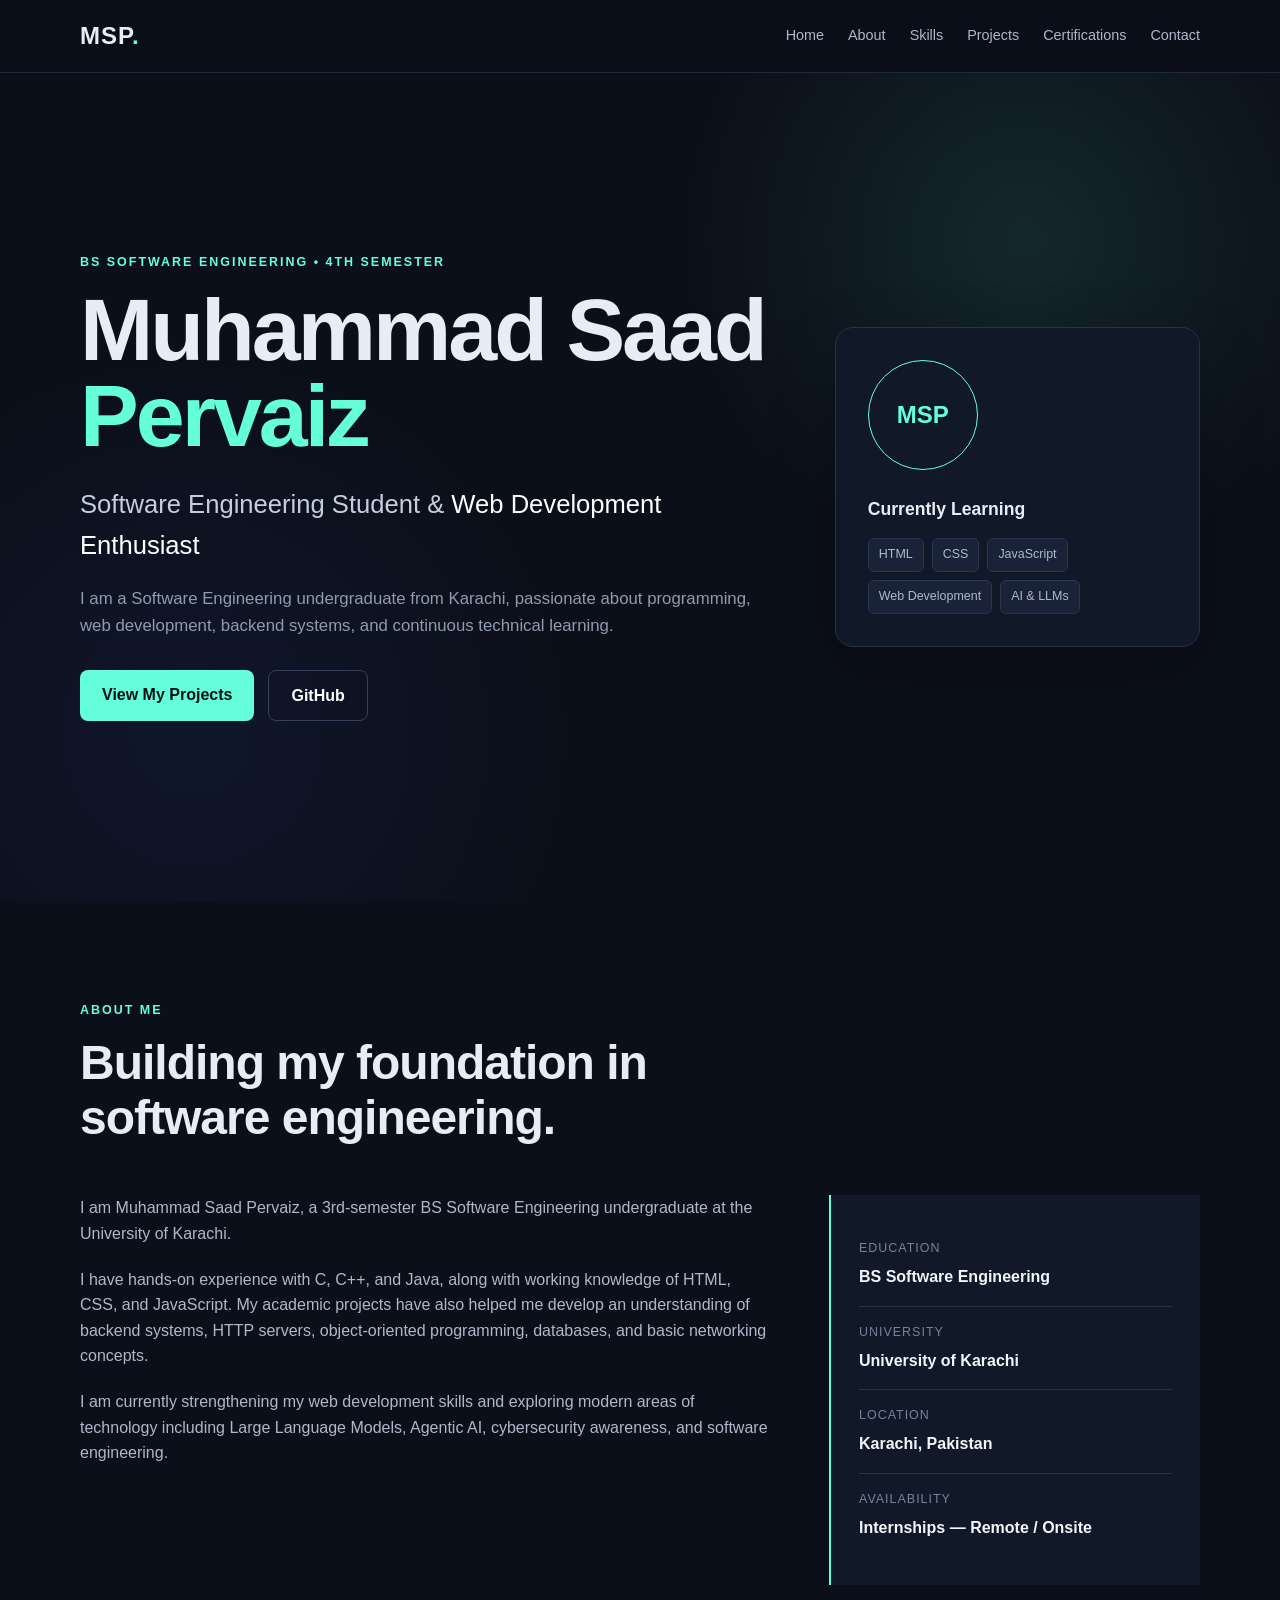
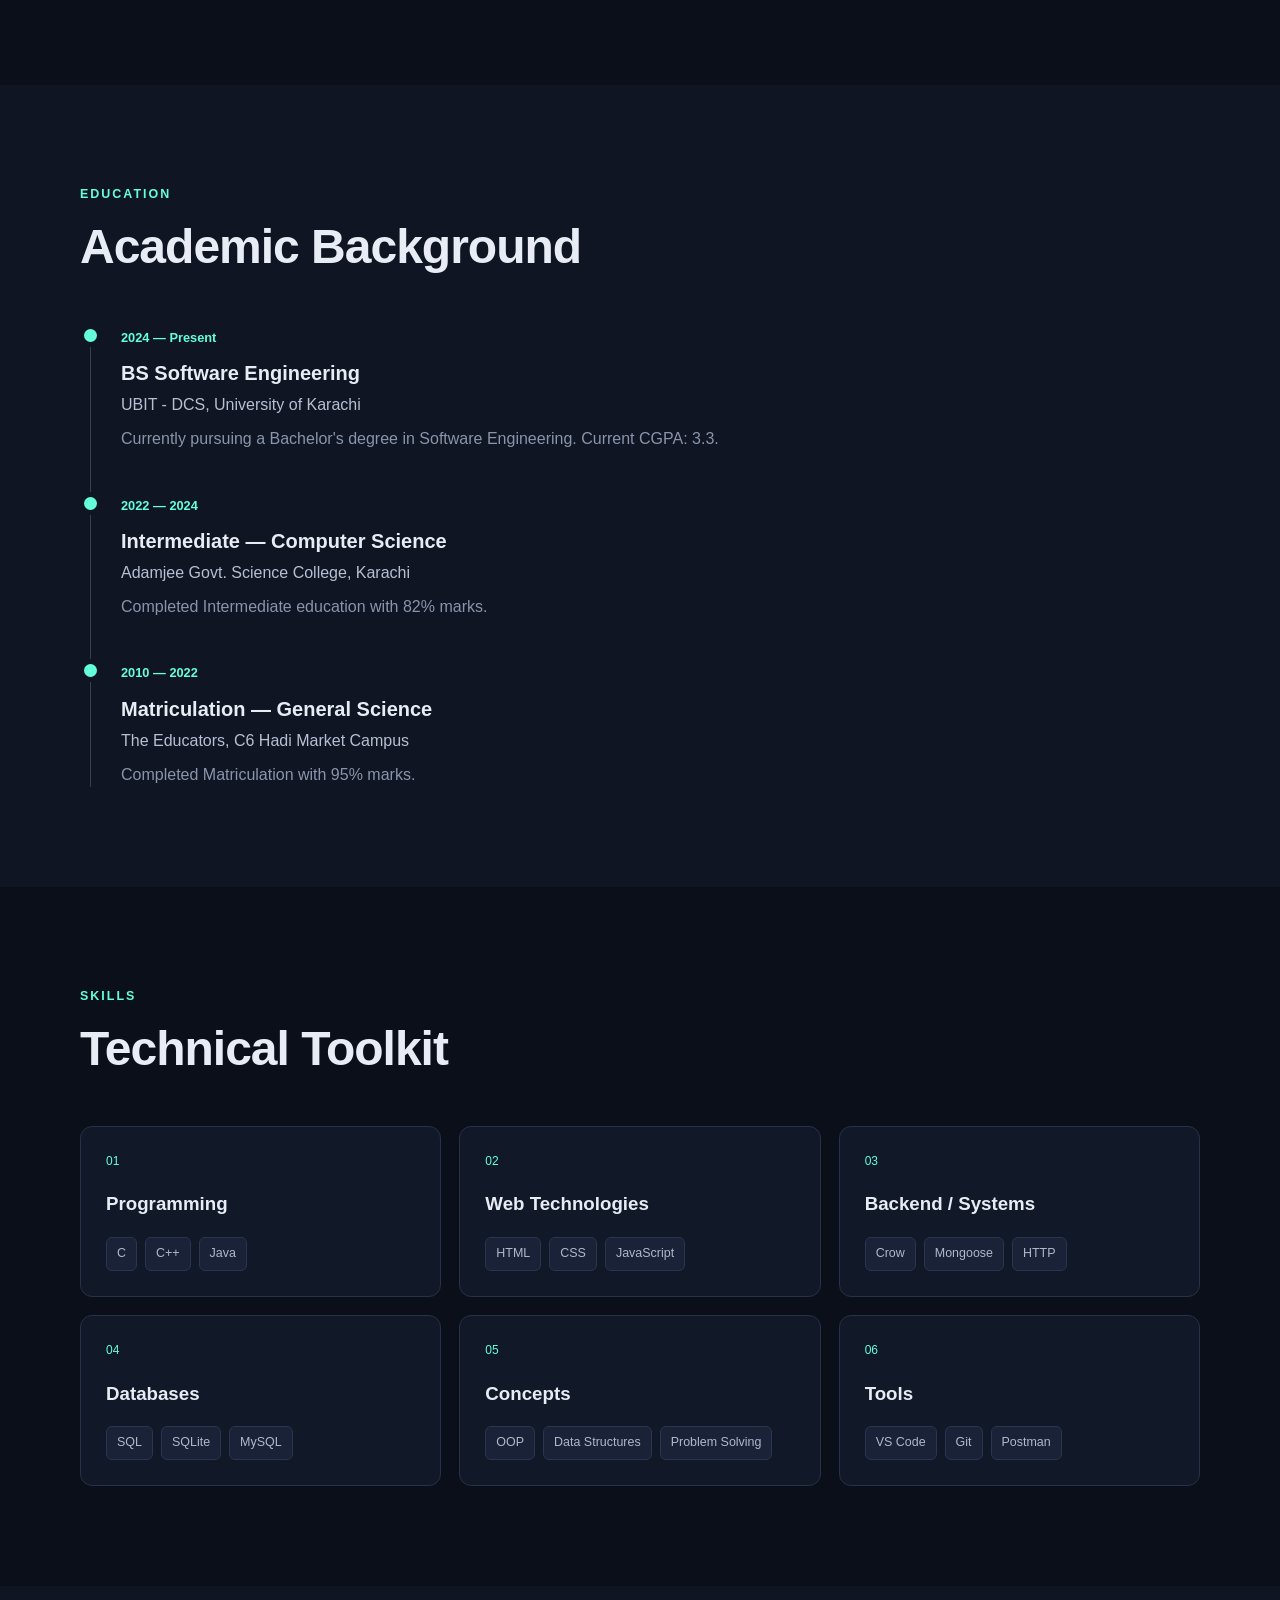
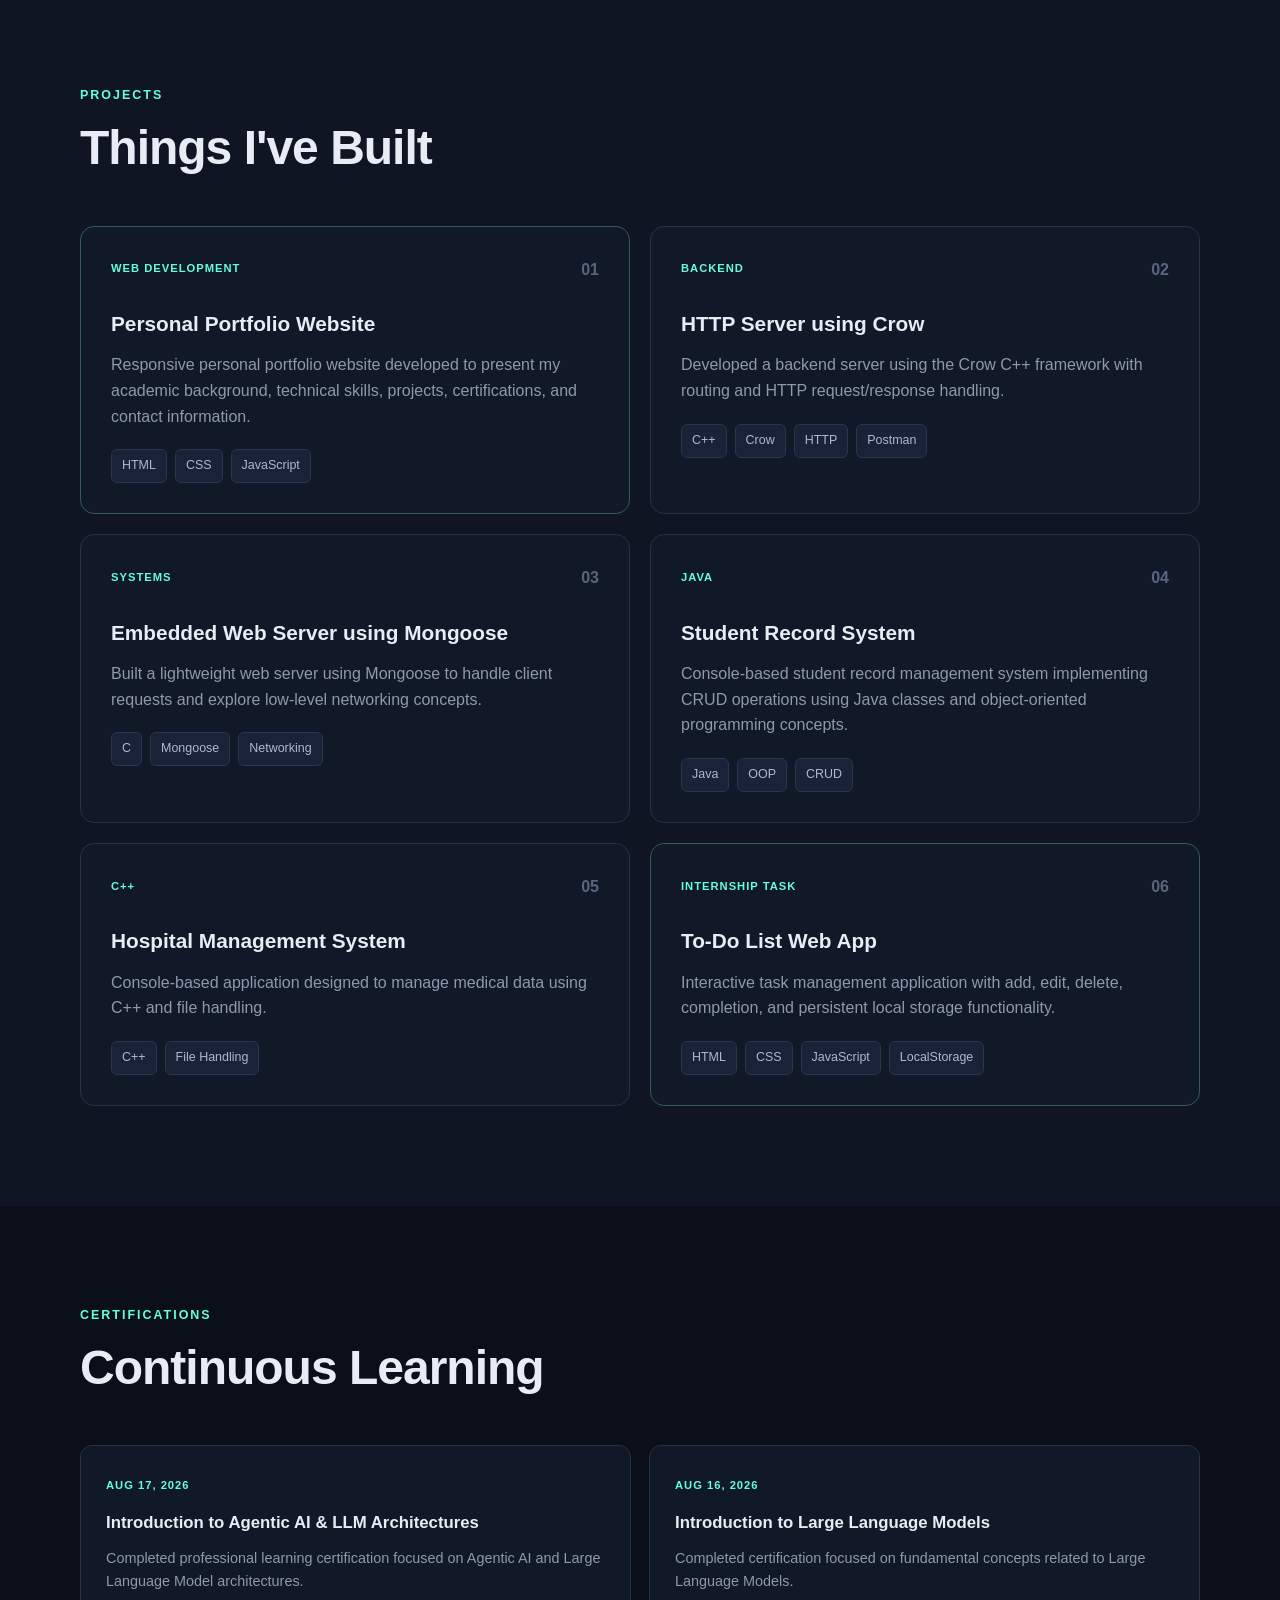
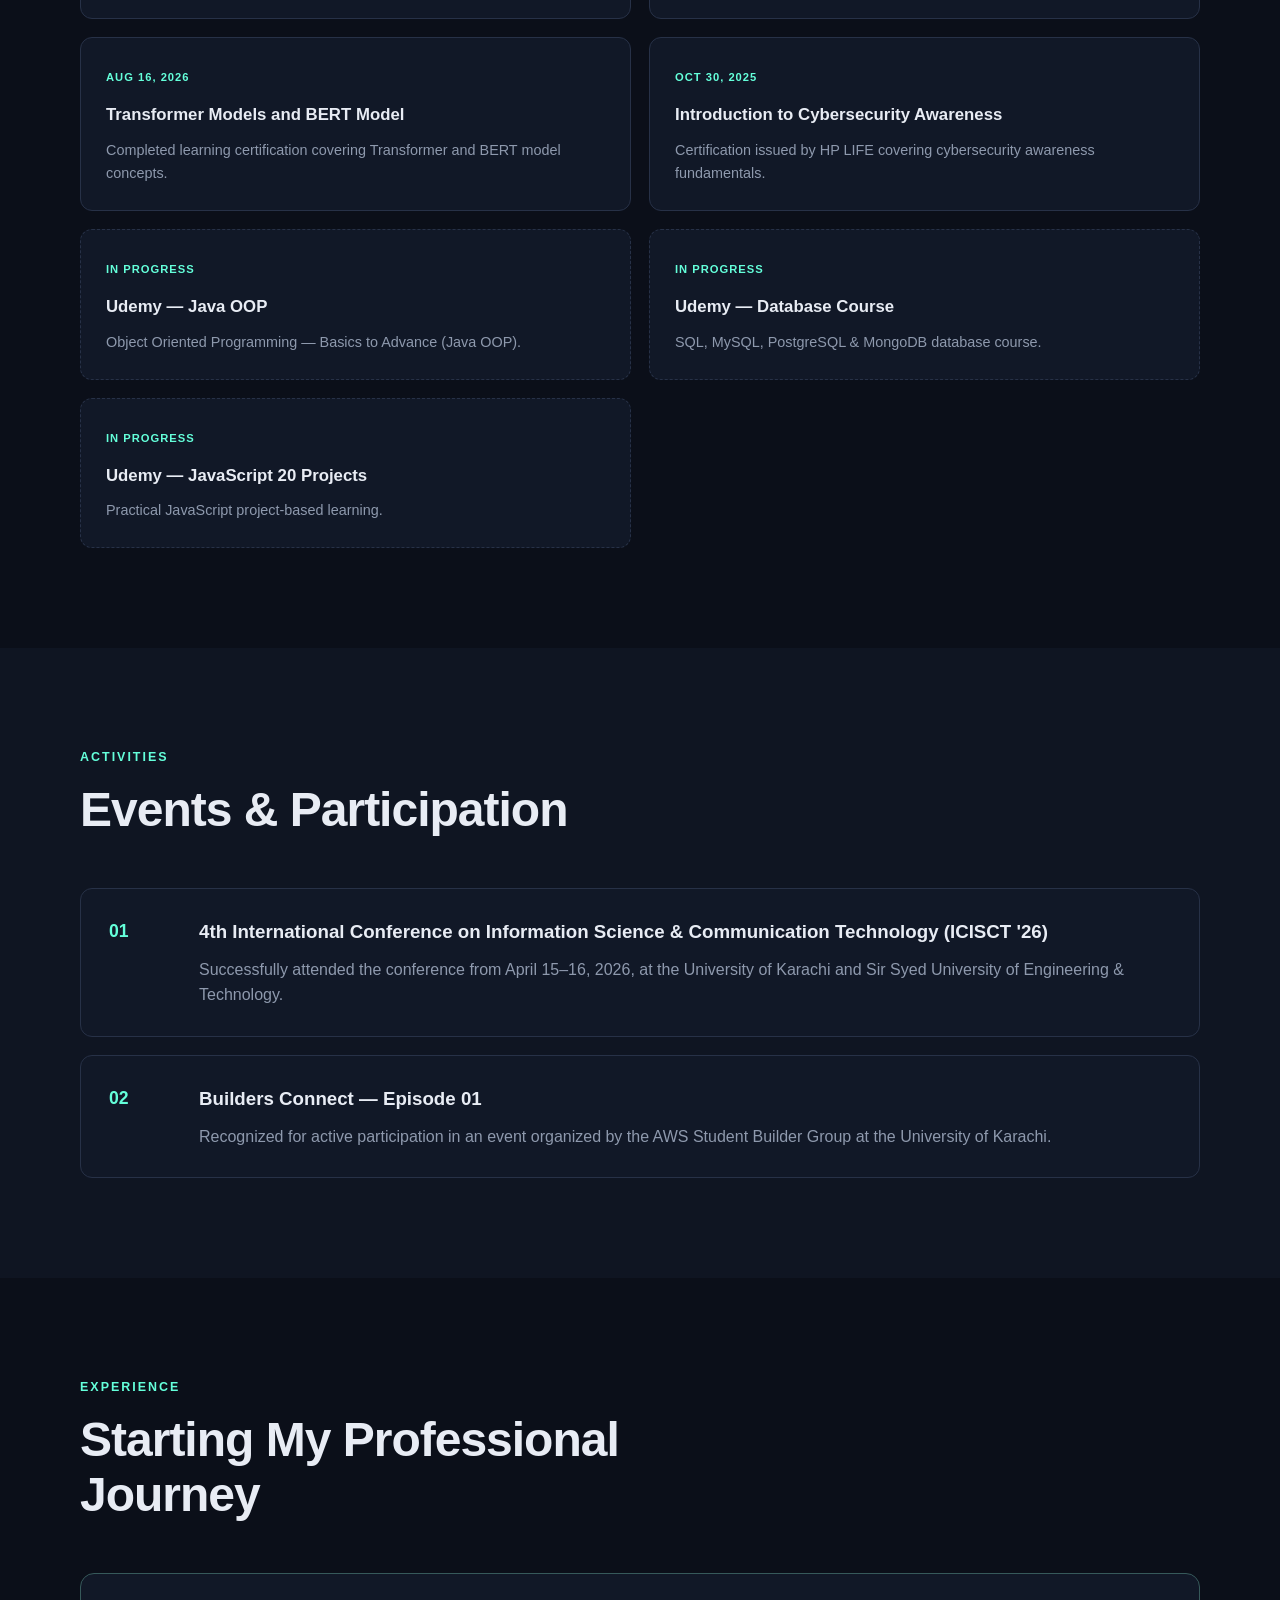
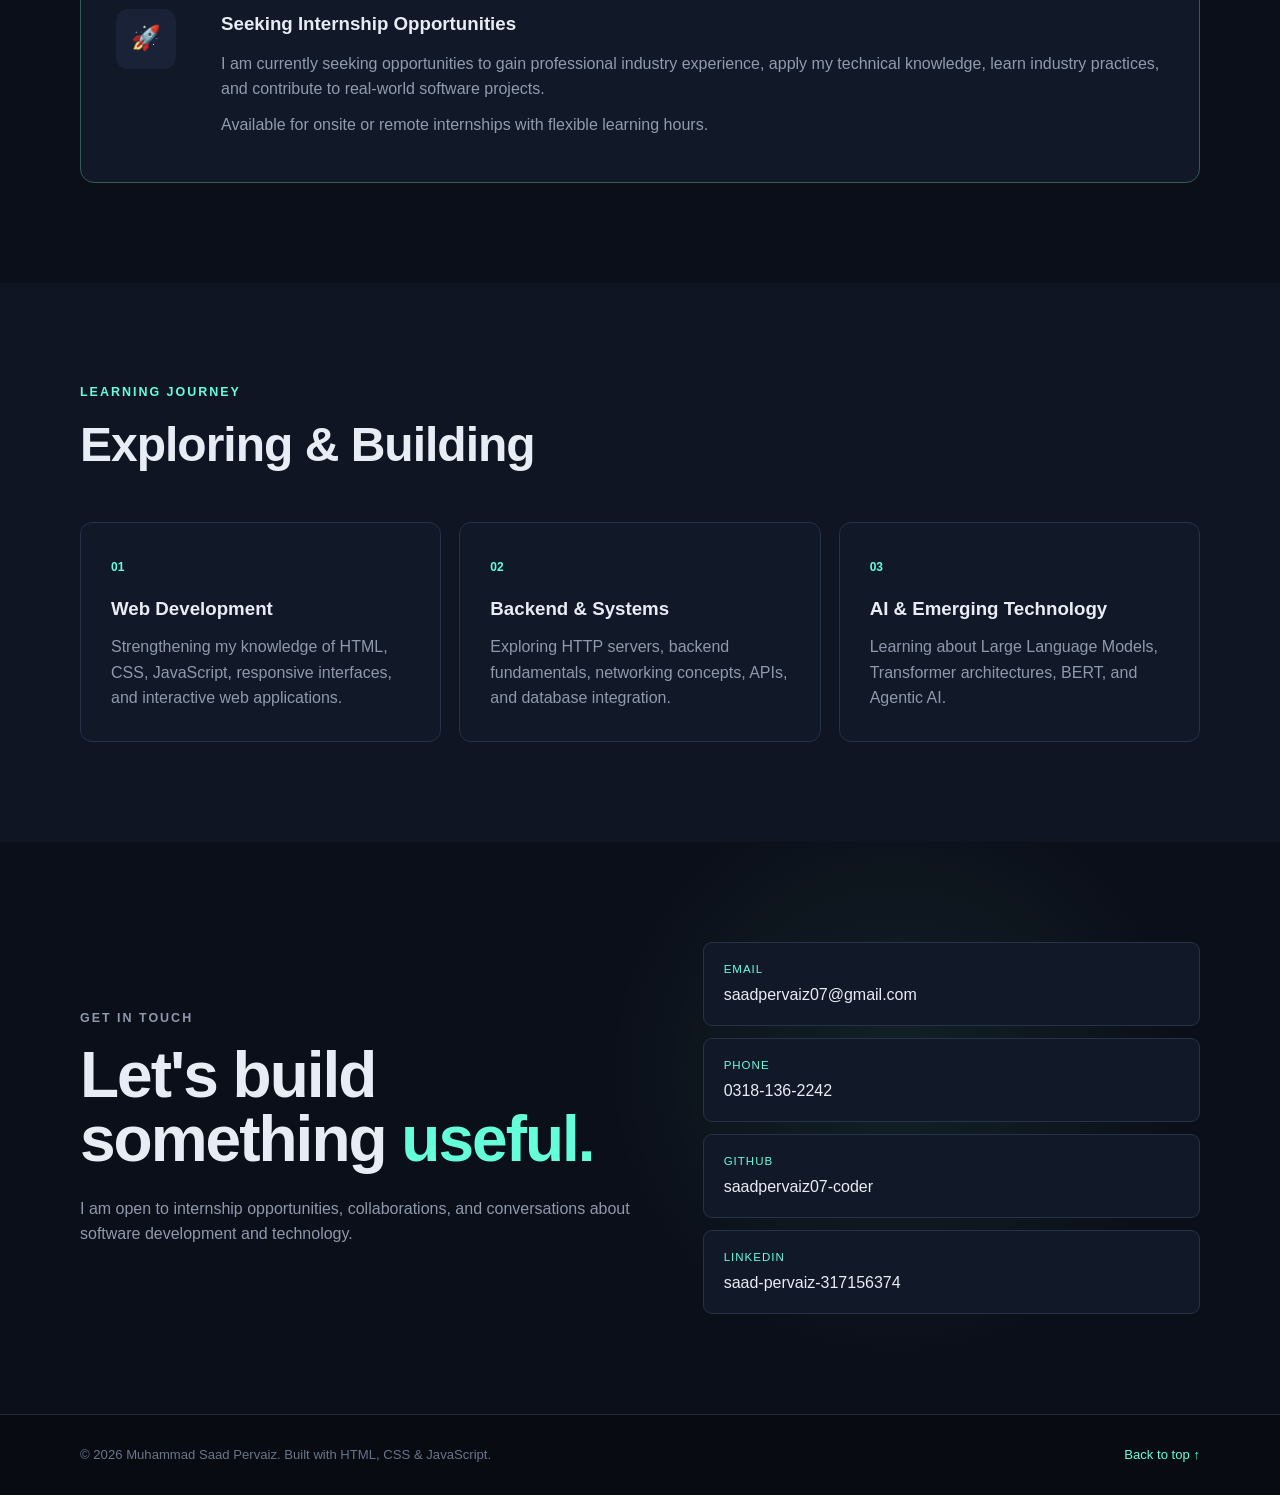
==== ArchTechnologies_WebDev_1month/Portfolio/index.html @ e35c12cc "Add files via upload" ====
<!-- ArchTechnologies_WebDev_1month\Portfolio\index.html -->

<!DOCTYPE html>
<html lang="en">
<head>
    <meta charset="UTF-8">
    <meta name="viewport" content="width=device-width, initial-scale=1.0">

    <title>Muhammad Saad Pervaiz | Software Engineering Student</title>

    <meta
        name="description"
        content="Portfolio of Muhammad Saad Pervaiz, a Software Engineering undergraduate and aspiring web developer from Karachi, Pakistan."
    >

    <link rel="stylesheet" href="style.css">
</head>

<body>

    <!-- ================= NAVBAR ================= -->
    <header class="navbar">
        <div class="container nav-container">

            <a href="#home" class="logo">
                MSP<span>.</span>
            </a>

            <button class="menu-toggle" id="menuToggle" aria-label="Toggle navigation">
                ☰
            </button>

            <nav id="navMenu">
                <a href="#home">Home</a>
                <a href="#about">About</a>
                <a href="#skills">Skills</a>
                <a href="#projects">Projects</a>
                <a href="#certifications">Certifications</a>
                <a href="#contact">Contact</a>
            </nav>

        </div>
    </header>


    <main>

        <!-- ================= HERO ================= -->
        <section id="home" class="hero">

            <div class="container hero-content">

                <div class="hero-text">

                    <p class="eyebrow">
                        BS SOFTWARE ENGINEERING • 4TH SEMESTER
                    </p>

                    <h1>
                        Muhammad Saad
                        <span>Pervaiz</span>
                    </h1>

                    <h2>
                        Software Engineering Student &
                        <span>Web Development Enthusiast</span>
                    </h2>

                    <p class="hero-description">
                        I am a Software Engineering undergraduate from Karachi,
                        passionate about programming, web development, backend
                        systems, and continuous technical learning.
                    </p>

                    <div class="hero-buttons">

                        <a href="#projects" class="btn primary-btn">
                            View My Projects
                        </a>

                        <a
                            href="https://github.com/saadpervaiz07-coder/"
                            target="_blank"
                            rel="noopener noreferrer"
                            class="btn secondary-btn"
                        >
                            GitHub
                        </a>

                    </div>

                </div>


                <div class="hero-card">

                    <div class="profile-icon">
                        MSP
                    </div>

                    <h3>Currently Learning</h3>

                    <div class="learning-tags">
                        <span>HTML</span>
                        <span>CSS</span>
                        <span>JavaScript</span>
                        <span>Web Development</span>
                        <span>AI & LLMs</span>
                    </div>

                </div>

            </div>

        </section>


        <!-- ================= ABOUT ================= -->
        <section id="about" class="section">

            <div class="container">

                <div class="section-heading">
                    <p class="section-label">ABOUT ME</p>
                    <h2>Building my foundation in software engineering.</h2>
                </div>

                <div class="about-grid">

                    <div class="about-text">

                        <p>
                            I am Muhammad Saad Pervaiz, a 3rd-semester
                            BS Software Engineering undergraduate at the
                            University of Karachi.
                        </p>

                        <p>
                            I have hands-on experience with C, C++, and Java,
                            along with working knowledge of HTML, CSS, and
                            JavaScript. My academic projects have also helped
                            me develop an understanding of backend systems,
                            HTTP servers, object-oriented programming,
                            databases, and basic networking concepts.
                        </p>

                        <p>
                            I am currently strengthening my web development
                            skills and exploring modern areas of technology
                            including Large Language Models, Agentic AI,
                            cybersecurity awareness, and software engineering.
                        </p>

                    </div>


                    <div class="about-highlight">

                        <div class="info-item">
                            <span>Education</span>
                            <strong>BS Software Engineering</strong>
                        </div>

                        <div class="info-item">
                            <span>University</span>
                            <strong>University of Karachi</strong>
                        </div>

                        <div class="info-item">
                            <span>Location</span>
                            <strong>Karachi, Pakistan</strong>
                        </div>

                        <div class="info-item">
                            <span>Availability</span>
                            <strong>Internships — Remote / Onsite</strong>
                        </div>

                    </div>

                </div>

            </div>

        </section>


        <!-- ================= EDUCATION ================= -->
        <section id="education" class="section alternate-section">

            <div class="container">

                <div class="section-heading">
                    <p class="section-label">EDUCATION</p>
                    <h2>Academic Background</h2>
                </div>

                <div class="timeline">

                    <article class="timeline-item">

                        <div class="timeline-dot"></div>

                        <div class="timeline-content">

                            <span class="timeline-date">
                                2024 — Present
                            </span>

                            <h3>
                                BS Software Engineering
                            </h3>

                            <h4>
                                UBIT - DCS, University of Karachi
                            </h4>

                            <p>
                                Currently pursuing a Bachelor's degree in
                                Software Engineering. Current CGPA: 3.3.
                            </p>

                        </div>

                    </article>


                    <article class="timeline-item">

                        <div class="timeline-dot"></div>

                        <div class="timeline-content">

                            <span class="timeline-date">
                                2022 — 2024
                            </span>

                            <h3>
                                Intermediate — Computer Science
                            </h3>

                            <h4>
                                Adamjee Govt. Science College, Karachi
                            </h4>

                            <p>
                                Completed Intermediate education with
                                82% marks.
                            </p>

                        </div>

                    </article>


                    <article class="timeline-item">

                        <div class="timeline-dot"></div>

                        <div class="timeline-content">

                            <span class="timeline-date">
                                2010 — 2022
                            </span>

                            <h3>
                                Matriculation — General Science
                            </h3>

                            <h4>
                                The Educators, C6 Hadi Market Campus
                            </h4>

                            <p>
                                Completed Matriculation with 95% marks.
                            </p>

                        </div>

                    </article>

                </div>

            </div>

        </section>


        <!-- ================= SKILLS ================= -->
        <section id="skills" class="section">

            <div class="container">

                <div class="section-heading">
                    <p class="section-label">SKILLS</p>
                    <h2>Technical Toolkit</h2>
                </div>


                <div class="skills-grid">

                    <div class="skill-card">
                        <div class="skill-number">01</div>
                        <h3>Programming</h3>

                        <div class="skill-tags">
                            <span>C</span>
                            <span>C++</span>
                            <span>Java</span>
                        </div>
                    </div>


                    <div class="skill-card">
                        <div class="skill-number">02</div>
                        <h3>Web Technologies</h3>

                        <div class="skill-tags">
                            <span>HTML</span>
                            <span>CSS</span>
                            <span>JavaScript</span>
                        </div>
                    </div>


                    <div class="skill-card">
                        <div class="skill-number">03</div>
                        <h3>Backend / Systems</h3>

                        <div class="skill-tags">
                            <span>Crow</span>
                            <span>Mongoose</span>
                            <span>HTTP</span>
                        </div>
                    </div>


                    <div class="skill-card">
                        <div class="skill-number">04</div>
                        <h3>Databases</h3>

                        <div class="skill-tags">
                            <span>SQL</span>
                            <span>SQLite</span>
                            <span>MySQL</span>
                        </div>
                    </div>


                    <div class="skill-card">
                        <div class="skill-number">05</div>
                        <h3>Concepts</h3>

                        <div class="skill-tags">
                            <span>OOP</span>
                            <span>Data Structures</span>
                            <span>Problem Solving</span>
                        </div>
                    </div>


                    <div class="skill-card">
                        <div class="skill-number">06</div>
                        <h3>Tools</h3>

                        <div class="skill-tags">
                            <span>VS Code</span>
                            <span>Git</span>
                            <span>Postman</span>
                        </div>
                    </div>

                </div>

            </div>

        </section>


        <!-- ================= PROJECTS ================= -->
        <section id="projects" class="section alternate-section">

            <div class="container">

                <div class="section-heading">
                    <p class="section-label">PROJECTS</p>
                    <h2>Things I've Built</h2>
                </div>


                <div class="projects-grid">

                    <article class="project-card featured-project">

                        <div class="project-top">
                            <span class="project-type">WEB DEVELOPMENT</span>
                            <span class="project-icon">01</span>
                        </div>

                        <h3>Personal Portfolio Website</h3>

                        <p>
                            Responsive personal portfolio website developed
                            to present my academic background, technical
                            skills, projects, certifications, and contact
                            information.
                        </p>

                        <div class="project-tech">
                            <span>HTML</span>
                            <span>CSS</span>
                            <span>JavaScript</span>
                        </div>

                    </article>


                    <article class="project-card">

                        <div class="project-top">
                            <span class="project-type">BACKEND</span>
                            <span class="project-icon">02</span>
                        </div>

                        <h3>HTTP Server using Crow</h3>

                        <p>
                            Developed a backend server using the Crow C++
                            framework with routing and HTTP request/response
                            handling.
                        </p>

                        <div class="project-tech">
                            <span>C++</span>
                            <span>Crow</span>
                            <span>HTTP</span>
                            <span>Postman</span>
                        </div>

                    </article>


                    <article class="project-card">

                        <div class="project-top">
                            <span class="project-type">SYSTEMS</span>
                            <span class="project-icon">03</span>
                        </div>

                        <h3>Embedded Web Server using Mongoose</h3>

                        <p>
                            Built a lightweight web server using Mongoose
                            to handle client requests and explore low-level
                            networking concepts.
                        </p>

                        <div class="project-tech">
                            <span>C</span>
                            <span>Mongoose</span>
                            <span>Networking</span>
                        </div>

                    </article>


                    <article class="project-card">

                        <div class="project-top">
                            <span class="project-type">JAVA</span>
                            <span class="project-icon">04</span>
                        </div>

                        <h3>Student Record System</h3>

                        <p>
                            Console-based student record management system
                            implementing CRUD operations using Java classes
                            and object-oriented programming concepts.
                        </p>

                        <div class="project-tech">
                            <span>Java</span>
                            <span>OOP</span>
                            <span>CRUD</span>
                        </div>

                    </article>


                    <article class="project-card">

                        <div class="project-top">
                            <span class="project-type">C++</span>
                            <span class="project-icon">05</span>
                        </div>

                        <h3>Hospital Management System</h3>

                        <p>
                            Console-based application designed to manage
                            medical data using C++ and file handling.
                        </p>

                        <div class="project-tech">
                            <span>C++</span>
                            <span>File Handling</span>
                        </div>

                    </article>


                    <article class="project-card featured-project">

                        <div class="project-top">
                            <span class="project-type">INTERNSHIP TASK</span>
                            <span class="project-icon">06</span>
                        </div>

                        <h3>To-Do List Web App</h3>

                        <p>
                            Interactive task management application with
                            add, edit, delete, completion, and persistent
                            local storage functionality.
                        </p>

                        <div class="project-tech">
                            <span>HTML</span>
                            <span>CSS</span>
                            <span>JavaScript</span>
                            <span>LocalStorage</span>
                        </div>

                    </article>

                </div>

            </div>

        </section>


        <!-- ================= CERTIFICATIONS ================= -->
        <section id="certifications" class="section">

            <div class="container">

                <div class="section-heading">
                    <p class="section-label">CERTIFICATIONS</p>
                    <h2>Continuous Learning</h2>
                </div>


                <div class="certification-grid">

                    <article class="cert-card">

                        <span class="cert-date">
                            AUG 17, 2026
                        </span>

                        <h3>
                            Introduction to Agentic AI & LLM Architectures
                        </h3>

                        <p>
                            Completed professional learning certification
                            focused on Agentic AI and Large Language Model
                            architectures.
                        </p>

                    </article>


                    <article class="cert-card">

                        <span class="cert-date">
                            AUG 16, 2026
                        </span>

                        <h3>
                            Introduction to Large Language Models
                        </h3>

                        <p>
                            Completed certification focused on fundamental
                            concepts related to Large Language Models.
                        </p>

                    </article>


                    <article class="cert-card">

                        <span class="cert-date">
                            AUG 16, 2026
                        </span>

                        <h3>
                            Transformer Models and BERT Model
                        </h3>

                        <p>
                            Completed learning certification covering
                            Transformer and BERT model concepts.
                        </p>

                    </article>


                    <article class="cert-card">

                        <span class="cert-date">
                            OCT 30, 2025
                        </span>

                        <h3>
                            Introduction to Cybersecurity Awareness
                        </h3>

                        <p>
                            Certification issued by HP LIFE covering
                            cybersecurity awareness fundamentals.
                        </p>

                    </article>


                    <article class="cert-card ongoing">

                        <span class="cert-date">
                            IN PROGRESS
                        </span>

                        <h3>
                            Udemy — Java OOP
                        </h3>

                        <p>
                            Object Oriented Programming — Basics to Advance
                            (Java OOP).
                        </p>

                    </article>


                    <article class="cert-card ongoing">

                        <span class="cert-date">
                            IN PROGRESS
                        </span>

                        <h3>
                            Udemy — Database Course
                        </h3>

                        <p>
                            SQL, MySQL, PostgreSQL & MongoDB database course.
                        </p>

                    </article>


                    <article class="cert-card ongoing">

                        <span class="cert-date">
                            IN PROGRESS
                        </span>

                        <h3>
                            Udemy — JavaScript 20 Projects
                        </h3>

                        <p>
                            Practical JavaScript project-based learning.
                        </p>

                    </article>

                </div>

            </div>

        </section>


        <!-- ================= EVENTS ================= -->
        <section id="activities" class="section alternate-section">

            <div class="container">

                <div class="section-heading">
                    <p class="section-label">ACTIVITIES</p>
                    <h2>Events & Participation</h2>
                </div>


                <div class="activity-list">

                    <article class="activity-card">

                        <div class="activity-number">
                            01
                        </div>

                        <div>
                            <h3>
                                4th International Conference on Information
                                Science & Communication Technology (ICISCT '26)
                            </h3>

                            <p>
                                Successfully attended the conference from
                                April 15–16, 2026, at the University of Karachi
                                and Sir Syed University of Engineering &
                                Technology.
                            </p>
                        </div>

                    </article>


                    <article class="activity-card">

                        <div class="activity-number">
                            02
                        </div>

                        <div>
                            <h3>
                                Builders Connect — Episode 01
                            </h3>

                            <p>
                                Recognized for active participation in an
                                event organized by the AWS Student Builder
                                Group at the University of Karachi.
                            </p>
                        </div>

                    </article>

                </div>

            </div>

        </section>


        <!-- ================= EXPERIENCE ================= -->
        <section id="experience" class="section">

            <div class="container">

                <div class="section-heading">
                    <p class="section-label">EXPERIENCE</p>
                    <h2>Starting My Professional Journey</h2>
                </div>

                <div class="experience-box">

                    <div class="experience-icon">
                        🚀
                    </div>

                    <div>

                        <h3>
                            Seeking Internship Opportunities
                        </h3>

                        <p>
                            I am currently seeking opportunities to gain
                            professional industry experience, apply my
                            technical knowledge, learn industry practices,
                            and contribute to real-world software projects.
                        </p>

                        <p>
                            Available for onsite or remote internships with
                            flexible learning hours.
                        </p>

                    </div>

                </div>

            </div>

        </section>


        <!-- ================= LEARNING / BLOG ================= -->
        <section id="learning" class="section alternate-section">

            <div class="container">

                <div class="section-heading">
                    <p class="section-label">LEARNING JOURNEY</p>
                    <h2>Exploring & Building</h2>
                </div>


                <div class="learning-grid">

                    <article class="learning-card">

                        <span>01</span>

                        <h3>
                            Web Development
                        </h3>

                        <p>
                            Strengthening my knowledge of HTML, CSS,
                            JavaScript, responsive interfaces, and
                            interactive web applications.
                        </p>

                    </article>


                    <article class="learning-card">

                        <span>02</span>

                        <h3>
                            Backend & Systems
                        </h3>

                        <p>
                            Exploring HTTP servers, backend fundamentals,
                            networking concepts, APIs, and database
                            integration.
                        </p>

                    </article>


                    <article class="learning-card">

                        <span>03</span>

                        <h3>
                            AI & Emerging Technology
                        </h3>

                        <p>
                            Learning about Large Language Models,
                            Transformer architectures, BERT, and Agentic AI.
                        </p>

                    </article>

                </div>

            </div>

        </section>


        <!-- ================= CONTACT ================= -->
        <section id="contact" class="contact-section">

            <div class="container">

                <div class="contact-content">

                    <div>

                        <p class="section-label">
                            GET IN TOUCH
                        </p>

                        <h2>
                            Let's build something
                            <span>useful.</span>
                        </h2>

                        <p>
                            I am open to internship opportunities,
                            collaborations, and conversations about
                            software development and technology.
                        </p>

                    </div>


                    <div class="contact-links">

                        <a 
                            href="https://mail.google.com/mail/?view=cm&fs=1&to=saadpervaiz07@gmail.com" 
                            target="_blank" 
                            rel="noopener noreferrer"
                        >
                            <span>Email</span>
                            saadpervaiz07@gmail.com
                        </a>

                        <a href="tel:+923181362242">
                            <span>Phone</span>
                            0318-136-2242
                        </a>

                        <a
                            href="https://github.com/saadpervaiz07-coder/"
                            target="_blank"
                            rel="noopener noreferrer"
                        >
                            <span>GitHub</span>
                            saadpervaiz07-coder
                        </a>

                        <a
                            href="https://linkedin.com/in/saad-pervaiz-317156374/"
                            target="_blank"
                            rel="noopener noreferrer"
                        >
                            <span>LinkedIn</span>
                            saad-pervaiz-317156374
                        </a>

                    </div>

                </div>

            </div>

        </section>

    </main>


    <!-- ================= FOOTER ================= -->
    <footer>

        <div class="container footer-content">

            <p>
                © <span id="currentYear"></span>
                Muhammad Saad Pervaiz. Built with HTML, CSS & JavaScript.
            </p>

            <a href="#home">
                Back to top ↑
            </a>

        </div>

    </footer>


    <script src="script.js"></script>

</body>
</html>
---- ArchTechnologies_WebDev_1month/Portfolio/style.css ----
/* ArchTechnologies_WebDev_1month\Portfolio\style.css */

/* =========================================================
   MUHAMMAD SAAD PERVAIZ — PORTFOLIO
   ========================================================= */

/* =========================
   CUSTOM SCROLLBAR
   ========================= */

/* Chromium, Edge, Safari, Opera */
::-webkit-scrollbar {
    width: 10px;
}

::-webkit-scrollbar-track {
    background: #0b0f19;
}

::-webkit-scrollbar-thumb {
    background: #1f293d;
    border-radius: 5px;
    border: 2px solid #0b0f19;
}

::-webkit-scrollbar-thumb:hover {
    background: #64ffda;
}

/* Firefox */
* {
    scrollbar-width: thin;
    scrollbar-color: #1f293d #0b0f19;
}

/* =========================
   RESET
   ========================= */

* {
    margin: 0;
    padding: 0;
    box-sizing: border-box;
}

html {
    scroll-behavior: smooth;
}

body {
    font-family: Arial, Helvetica, sans-serif;
    background: #0b0f19;
    color: #e8ecf4;
    line-height: 1.6;
}

a {
    color: inherit;
    text-decoration: none;
}

button {
    font: inherit;
}

.container {
    width: min(1120px, 92%);
    margin: 0 auto;
}


/* =========================
   NAVBAR
   ========================= */

.navbar {
    position: sticky;
    top: 0;
    z-index: 1000;
    background: rgba(11, 15, 25, 0.94);
    border-bottom: 1px solid #20283a;
    backdrop-filter: blur(12px);
}

.nav-container {
    min-height: 72px;
    display: flex;
    align-items: center;
    justify-content: space-between;
}

.logo {
    font-size: 1.5rem;
    font-weight: 800;
    letter-spacing: 1px;
}

.logo span {
    color: #64ffda;
}

nav {
    display: flex;
    align-items: center;
    gap: 24px;
}

nav a {
    color: #aeb8ca;
    font-size: 0.9rem;
    transition: 0.25s ease;
}

nav a:hover {
    color: #64ffda;
    /* text-decoration: underline; */
}

.menu-toggle {
    display: none;
    border: 1px solid #344057;
    background: transparent;
    color: #ffffff;
    padding: 7px 10px;
    border-radius: 8px;
    cursor: pointer;
}


/* =========================
   HERO
   ========================= */

.hero {
    min-height: calc(100vh - 72px);
    display: flex;
    align-items: center;
    background:
        radial-gradient(circle at 80% 20%, rgba(100, 255, 218, 0.10), transparent 28%),
        radial-gradient(circle at 15% 80%, rgba(80, 110, 255, 0.08), transparent 30%);
}

.hero-content {
    display: grid;
    grid-template-columns: 1.5fr 0.8fr;
    gap: 70px;
    align-items: center;
    padding: 90px 0;
}

.eyebrow,
.section-label {
    color: #64ffda;
    font-size: 0.78rem;
    font-weight: 700;
    letter-spacing: 2px;
    margin-bottom: 14px;
}

.hero h1 {
    font-size: clamp(3rem, 7vw, 5.5rem);
    line-height: 0.98;
    margin-bottom: 25px;
    letter-spacing: -3px;
}

.hero h1 span {
    display: block;
    color: #64ffda;
}

.hero h2 {
    max-width: 650px;
    color: #c5cede;
    font-size: clamp(1.2rem, 2vw, 1.65rem);
    font-weight: 500;
    margin-bottom: 20px;
}

.hero h2 span {
    color: #ffffff;
}

.hero-description {
    max-width: 680px;
    color: #909bb0;
    font-size: 1.05rem;
    margin-bottom: 30px;
}

.hero-buttons {
    display: flex;
    flex-wrap: wrap;
    gap: 14px;
}

.btn {
    display: inline-block;
    padding: 12px 22px;
    border-radius: 8px;
    font-weight: 700;
    transition: 0.25s ease;
}

.primary-btn {
    background: #64ffda;
    color: #071016;
}

.primary-btn:hover {
    transform: translateY(-3px);
    box-shadow: 0 10px 25px rgba(100, 255, 218, 0.18);
}

.secondary-btn {
    border: 1px solid #35415a;
    color: #ffffff;
}

.secondary-btn:hover {
    border-color: #64ffda;
    color: #64ffda;
}

.hero-card {
    padding: 32px;
    border: 1px solid #273147;
    border-radius: 18px;
    background: #111827;
    box-shadow: 0 20px 60px rgba(0, 0, 0, 0.25);
}

.profile-icon {
    width: 110px;
    height: 110px;
    display: grid;
    place-items: center;
    margin-bottom: 25px;
    border: 1px solid #64ffda;
    border-radius: 50%;
    color: #64ffda;
    font-size: 1.5rem;
    font-weight: 800;
}

.hero-card h3 {
    margin-bottom: 15px;
    font-size: 1.1rem;
}

.learning-tags,
.skill-tags,
.project-tech {
    display: flex;
    flex-wrap: wrap;
    gap: 8px;
}

.learning-tags span,
.skill-tags span,
.project-tech span {
    display: inline-block;
    padding: 6px 10px;
    border-radius: 6px;
    background: #192236;
    border: 1px solid #29364f;
    color: #aeb9cc;
    font-size: 0.78rem;
}


/* =========================
   SECTIONS
   ========================= */

.section {
    padding: 100px 0;
}

.alternate-section {
    background: #0f1522;
}

.section-heading {
    max-width: 700px;
    margin-bottom: 50px;
}

.section-heading h2 {
    font-size: clamp(2rem, 4vw, 3rem);
    line-height: 1.15;
    letter-spacing: -1px;
}


/* =========================
   ABOUT
   ========================= */

.about-grid {
    display: grid;
    grid-template-columns: 1.3fr 0.7fr;
    gap: 60px;
}

.about-text p {
    color: #aeb8ca;
    margin-bottom: 20px;
    font-size: 1rem;
}

.about-highlight {
    padding: 28px;
    border-left: 2px solid #64ffda;
    background: #111827;
}

.info-item {
    padding: 16px 0;
    border-bottom: 1px solid #273147;
}

.info-item:last-child {
    border-bottom: 0;
}

.info-item span {
    display: block;
    color: #77839a;
    font-size: 0.78rem;
    text-transform: uppercase;
    letter-spacing: 1px;
    margin-bottom: 5px;
}

.info-item strong {
    color: #f2f5fa;
}


/* =========================
   EDUCATION TIMELINE
   ========================= */

.timeline {
    position: relative;
    max-width: 850px;
    margin-left: 10px;
    padding-left: 30px;
    border-left: 1px solid #344057;
}

.timeline-item {
    position: relative;
    margin-bottom: 40px;
}

.timeline-item:last-child {
    margin-bottom: 0;
}

.timeline-dot {
    position: absolute;
    left: -37px;
    top: 5px;
    width: 13px;
    height: 13px;
    border-radius: 50%;
    background: #64ffda;
    box-shadow: 0 0 0 5px #0f1522;
}

.timeline-date {
    color: #64ffda;
    font-size: 0.8rem;
    font-weight: 700;
}

.timeline-content h3 {
    margin: 8px 0 3px;
    font-size: 1.25rem;
}

.timeline-content h4 {
    color: #b6c0d2;
    font-weight: 500;
    margin-bottom: 8px;
}

.timeline-content p {
    color: #8995aa;
}


/* =========================
   SKILLS
   ========================= */

.skills-grid {
    display: grid;
    grid-template-columns: repeat(3, 1fr);
    gap: 18px;
}

.skill-card {
    padding: 25px;
    border: 1px solid #273147;
    background: #111827;
    border-radius: 12px;
    transition: 0.25s ease;
}

.skill-card:hover {
    transform: translateY(-5px);
    border-color: #64ffda;
}

.skill-number {
    color: #64ffda;
    font-size: 0.75rem;
    margin-bottom: 18px;
}

.skill-card h3 {
    margin-bottom: 18px;
}


/* =========================
   PROJECTS
   ========================= */

.projects-grid {
    display: grid;
    grid-template-columns: repeat(2, 1fr);
    gap: 20px;
}

.project-card {
    padding: 30px;
    background: #111827;
    border: 1px solid #273147;
    border-radius: 14px;
    transition: 0.25s ease;
}

.project-card:hover {
    transform: translateY(-5px);
    border-color: #64ffda;
}

.featured-project {
    border-color: #36595a;
}

.project-top {
    display: flex;
    align-items: center;
    justify-content: space-between;
    margin-bottom: 25px;
}

.project-type {
    color: #64ffda;
    font-size: 0.7rem;
    font-weight: 700;
    letter-spacing: 1px;
}

.project-icon {
    color: #58657c;
    font-weight: 700;
}

.project-card h3 {
    font-size: 1.3rem;
    margin-bottom: 12px;
}

.project-card p {
    color: #8e99ad;
    margin-bottom: 20px;
}


/* =========================
   CERTIFICATIONS
   ========================= */

.certification-grid {
    display: grid;
    grid-template-columns: repeat(2, 1fr);
    gap: 18px;
}

.cert-card {
    padding: 25px;
    background: #111827;
    border: 1px solid #273147;
    border-radius: 12px;
}

.cert-card.ongoing {
    border-style: dashed;
}

.cert-date {
    display: inline-block;
    color: #64ffda;
    font-size: 0.7rem;
    font-weight: 700;
    letter-spacing: 1px;
    margin-bottom: 15px;
}

.cert-card h3 {
    margin-bottom: 10px;
    font-size: 1.05rem;
}

.cert-card p {
    color: #8e99ad;
    font-size: 0.9rem;
}


/* =========================
   ACTIVITIES
   ========================= */

.activity-list {
    display: grid;
    gap: 18px;
}

.activity-card {
    display: grid;
    grid-template-columns: 70px 1fr;
    gap: 20px;
    padding: 28px;
    border: 1px solid #273147;
    background: #111827;
    border-radius: 12px;
}

.activity-number {
    color: #64ffda;
    font-weight: 800;
    font-size: 1.1rem;
}

.activity-card h3 {
    margin-bottom: 10px;
}

.activity-card p {
    color: #8e99ad;
}


/* =========================
   EXPERIENCE
   ========================= */

.experience-box {
    display: grid;
    grid-template-columns: 80px 1fr;
    gap: 25px;
    padding: 35px;
    border: 1px solid #36595a;
    background: #111827;
    border-radius: 14px;
}

.experience-icon {
    width: 60px;
    height: 60px;
    display: grid;
    place-items: center;
    background: #192236;
    border-radius: 12px;
    font-size: 1.5rem;
}

.experience-box h3 {
    margin-bottom: 12px;
}

.experience-box p {
    color: #909bb0;
    margin-bottom: 10px;
}


/* =========================
   LEARNING
   ========================= */

.learning-grid {
    display: grid;
    grid-template-columns: repeat(3, 1fr);
    gap: 18px;
}

.learning-card {
    padding: 30px;
    border: 1px solid #273147;
    background: #111827;
    border-radius: 12px;
}

.learning-card > span {
    color: #64ffda;
    font-size: 0.75rem;
    font-weight: 700;
}

.learning-card h3 {
    margin: 15px 0 10px;
}

.learning-card p {
    color: #8e99ad;
}


/* =========================
   CONTACT
   ========================= */

.contact-section {
    padding: 100px 0;
    background:
        radial-gradient(circle at 70% 40%, rgba(100, 255, 218, 0.08), transparent 30%),
        #0b0f19;
}

.contact-content {
    display: grid;
    grid-template-columns: 1fr 0.9fr;
    gap: 70px;
    align-items: center;
}

.contact-content h2 {
    font-size: clamp(2.5rem, 5vw, 4.5rem);
    line-height: 1;
    letter-spacing: -2px;
    margin-bottom: 25px;
}

.contact-content h2 span {
    color: #64ffda;
}

.contact-content p {
    max-width: 600px;
    color: #8e99ad;
}

.contact-links {
    display: grid;
    gap: 12px;
}

.contact-links a {
    display: block;
    padding: 17px 20px;
    border: 1px solid #273147;
    border-radius: 9px;
    background: #111827;
    transition: 0.25s ease;
}

.contact-links a:hover {
    border-color: #64ffda;
    transform: translateX(5px);
}

.contact-links span {
    display: block;
    color: #64ffda;
    font-size: 0.72rem;
    text-transform: uppercase;
    letter-spacing: 1px;
    margin-bottom: 4px;
}


/* =========================
   FOOTER
   ========================= */

footer {
    border-top: 1px solid #20283a;
    background: #080b12;
}

.footer-content {
    min-height: 80px;
    display: flex;
    align-items: center;
    justify-content: space-between;
    gap: 20px;
}

.footer-content p {
    color: #69758b;
    font-size: 0.82rem;
}

.footer-content a {
    color: #64ffda;
    font-size: 0.82rem;
}


/* =========================
   RESPONSIVE
   ========================= */

@media (max-width: 900px) {

    nav {
        gap: 15px;
    }

    .hero-content {
        grid-template-columns: 1fr;
    }

    .hero-card {
        max-width: 500px;
    }

    .about-grid {
        grid-template-columns: 1fr;
    }

    .skills-grid {
        grid-template-columns: repeat(2, 1fr);
    }

    .learning-grid {
        grid-template-columns: 1fr;
    }

    .contact-content {
        grid-template-columns: 1fr;
    }
}


@media (max-width: 700px) {

    .nav-container {
        position: relative;
    }

    .menu-toggle {
        display: block;
    }

    nav {
        position: absolute;
        top: 72px;
        left: 0;
        right: 0;
        display: none;
        flex-direction: column;
        align-items: flex-start;
        gap: 0;
        padding: 15px;
        background: #0b0f19;
        border: 1px solid #273147;
        border-radius: 0 0 10px 10px;
    }

    nav.active {
        display: flex;
    }

    nav a {
        width: 100%;
        padding: 12px;
    }

    .hero {
        min-height: auto;
    }

    .hero-content {
        padding: 75px 0;
        gap: 45px;
    }

    .hero h1 {
        letter-spacing: -2px;
    }

    .section,
    .contact-section {
        padding: 75px 0;
    }

    .skills-grid,
    .projects-grid,
    .certification-grid {
        grid-template-columns: 1fr;
    }

    .experience-box {
        grid-template-columns: 1fr;
    }

    .activity-card {
        grid-template-columns: 1fr;
    }

    .footer-content {
        padding: 20px 0;
        flex-direction: column;
        text-align: center;
    }
}


@media (max-width: 450px) {

    .hero-buttons {
        flex-direction: column;
        align-items: stretch;
    }

    .btn {
        text-align: center;
    }

    .hero-card {
        padding: 24px;
    }

    .project-card,
    .cert-card,
    .skill-card {
        padding: 22px;
    }
}
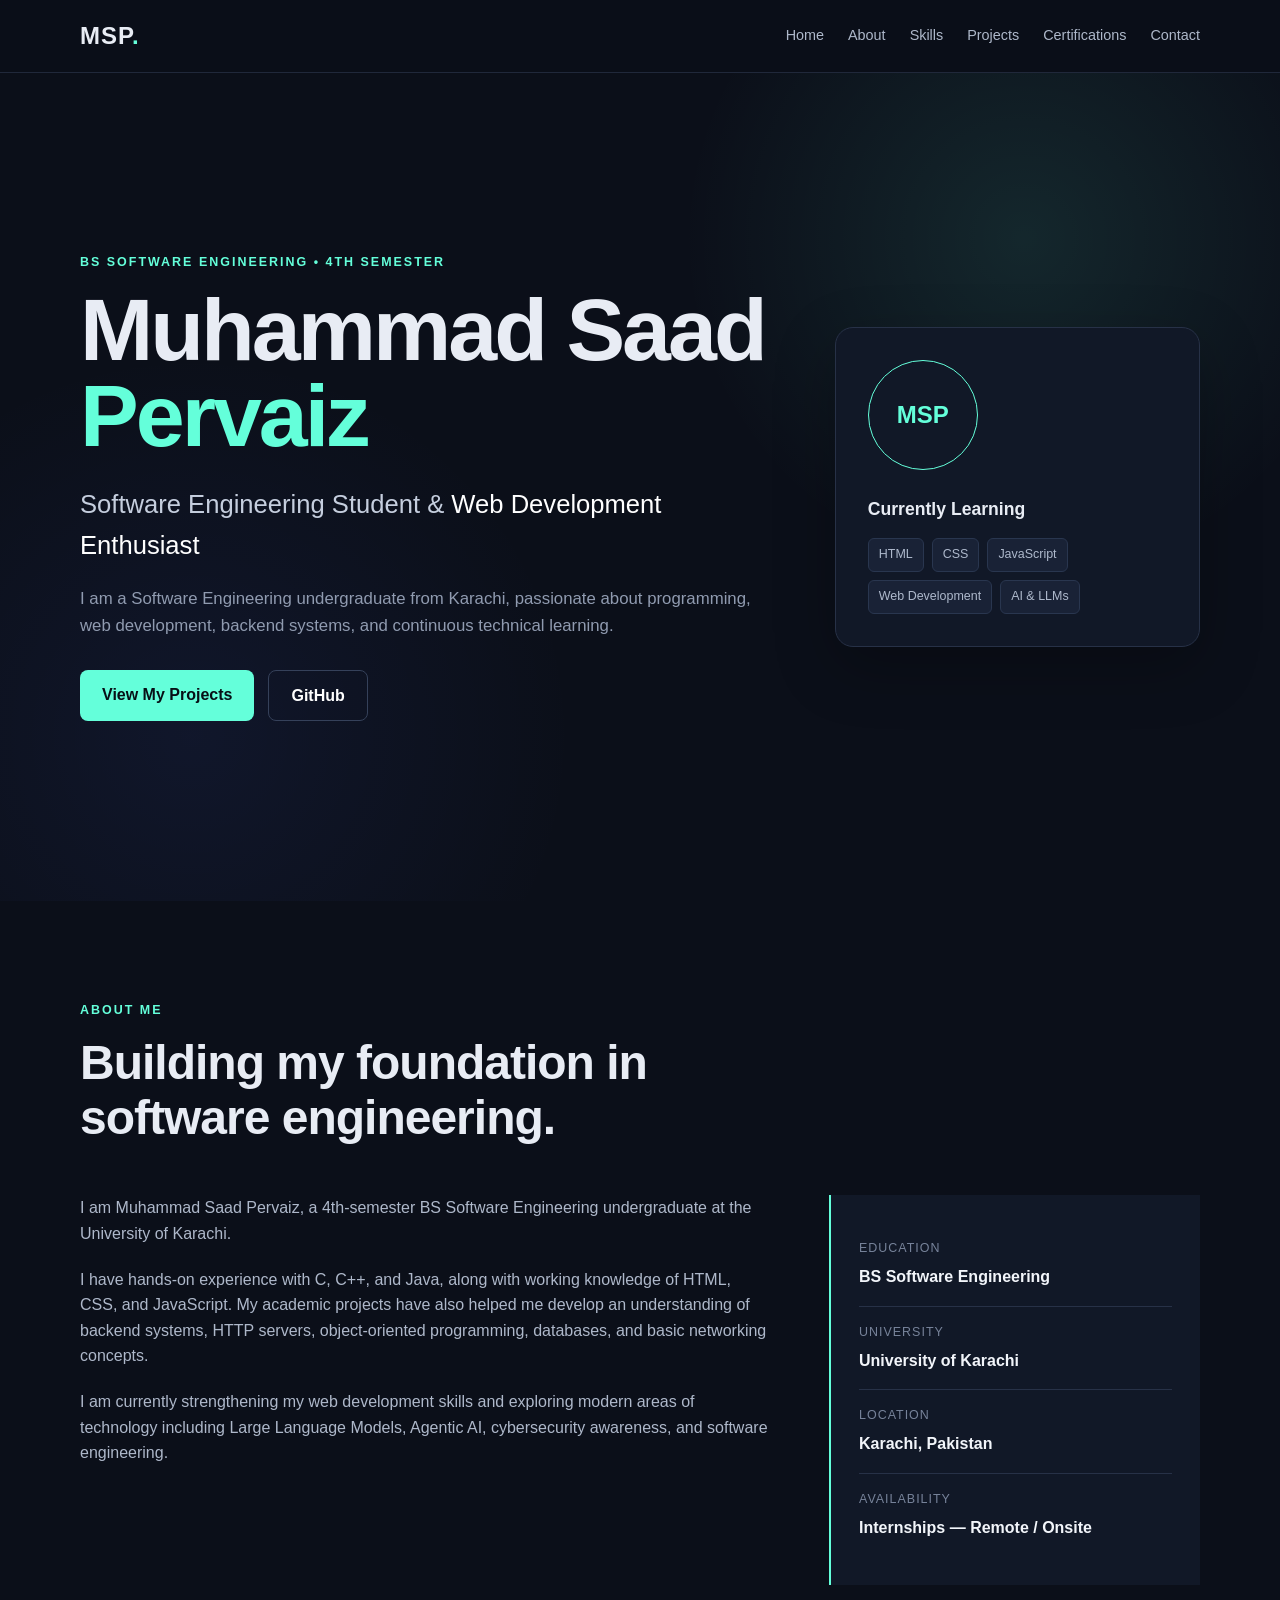
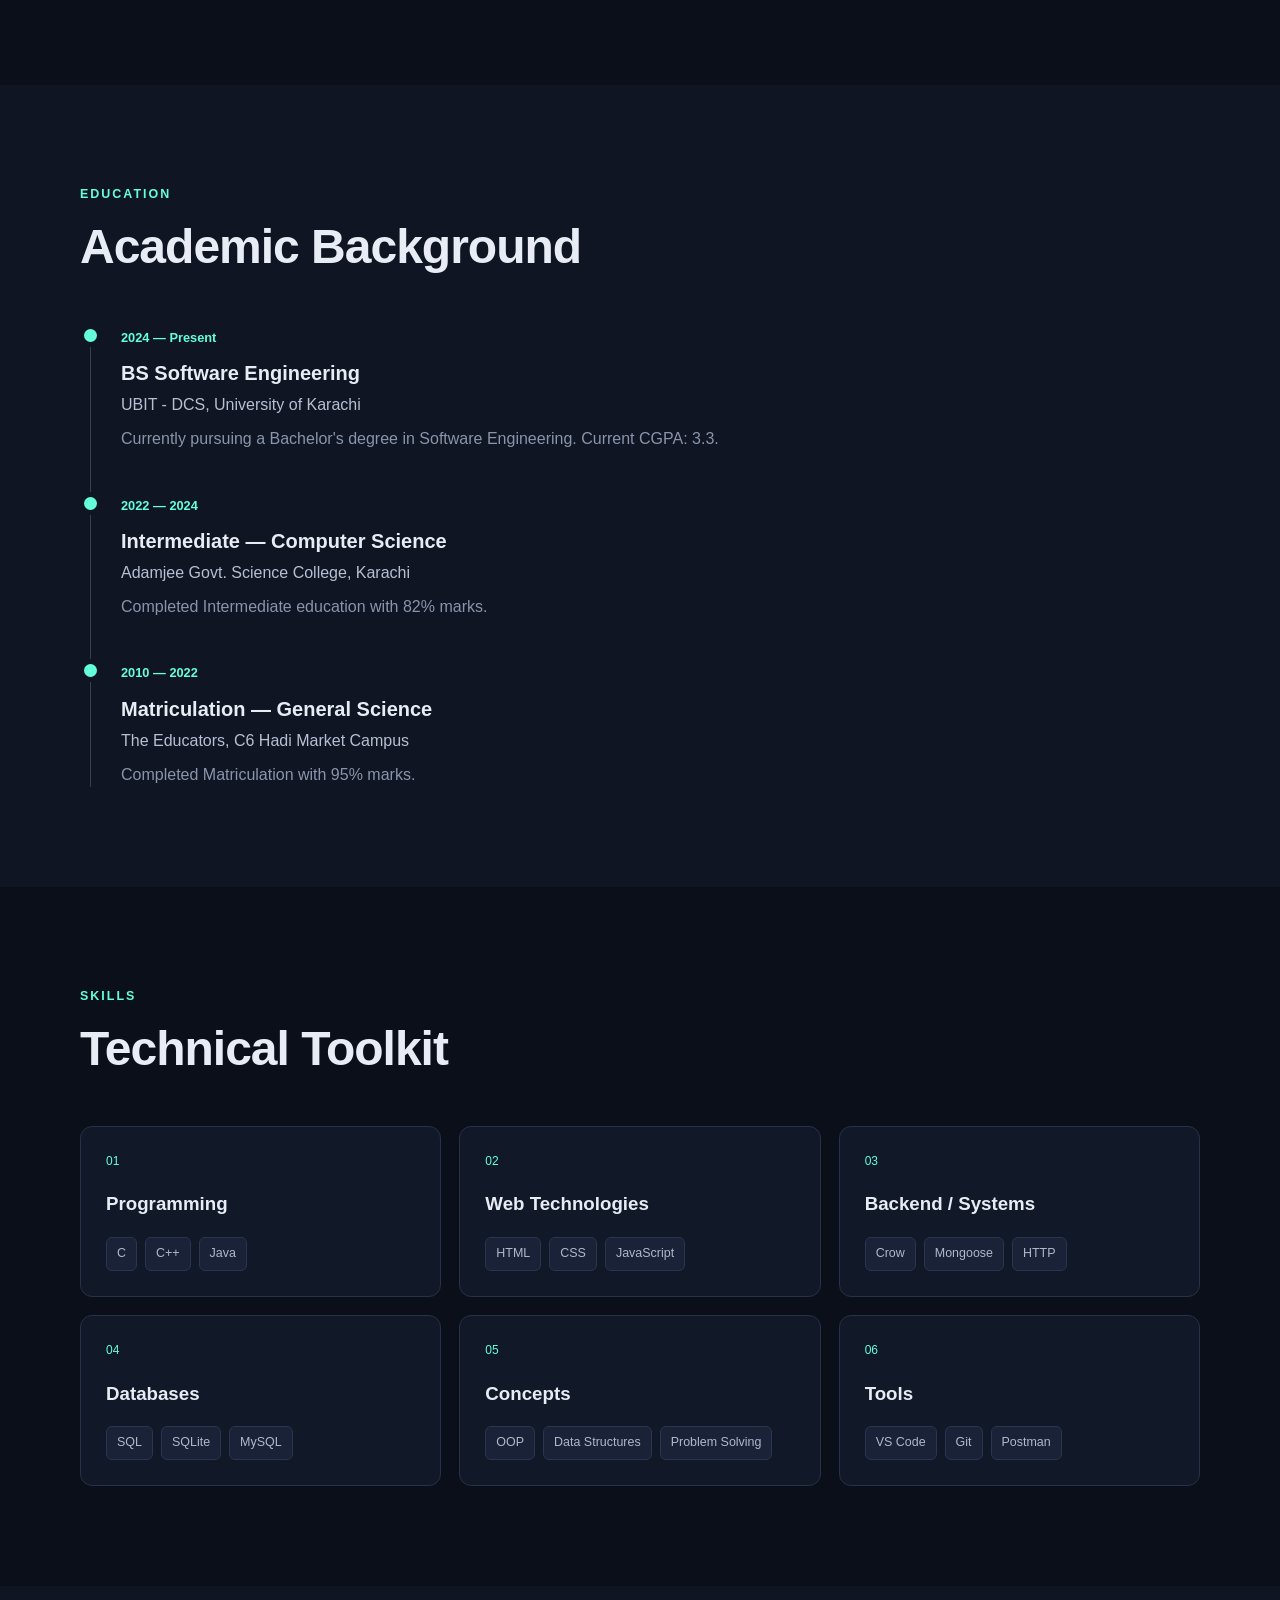
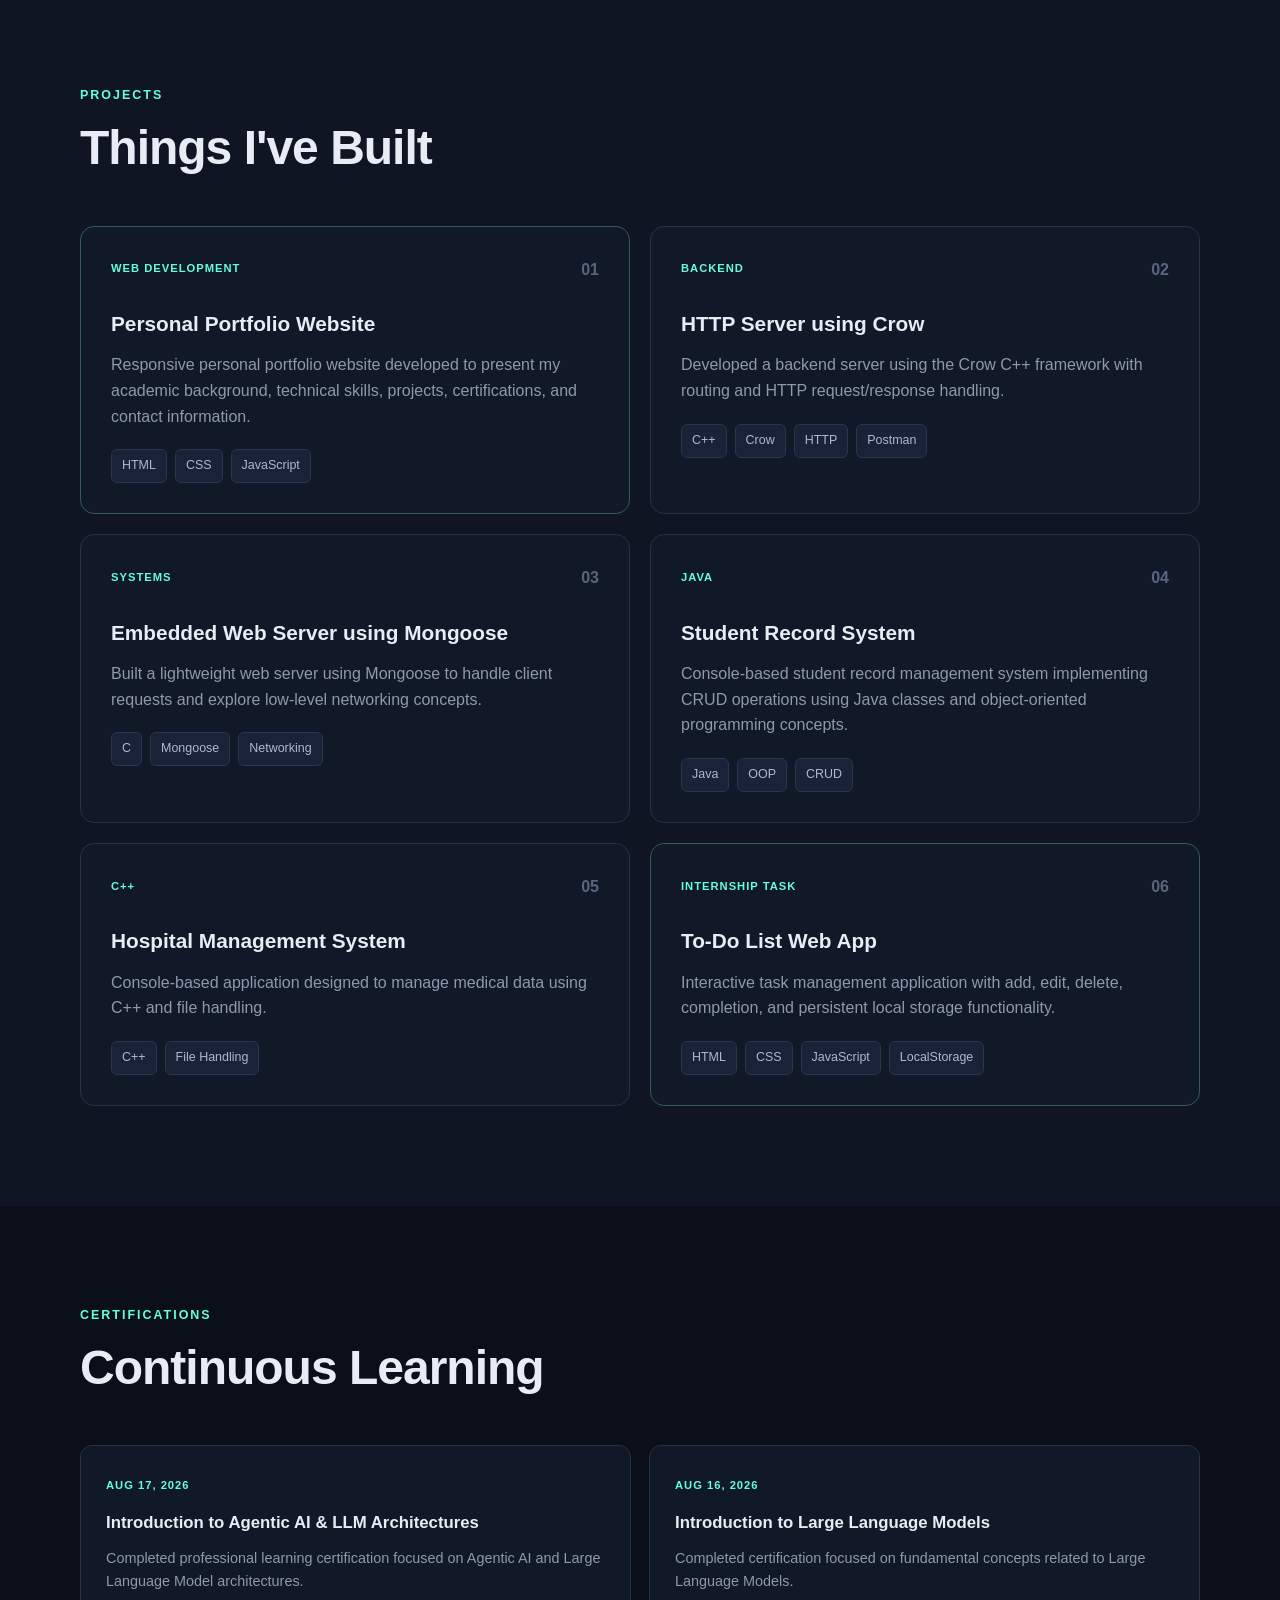
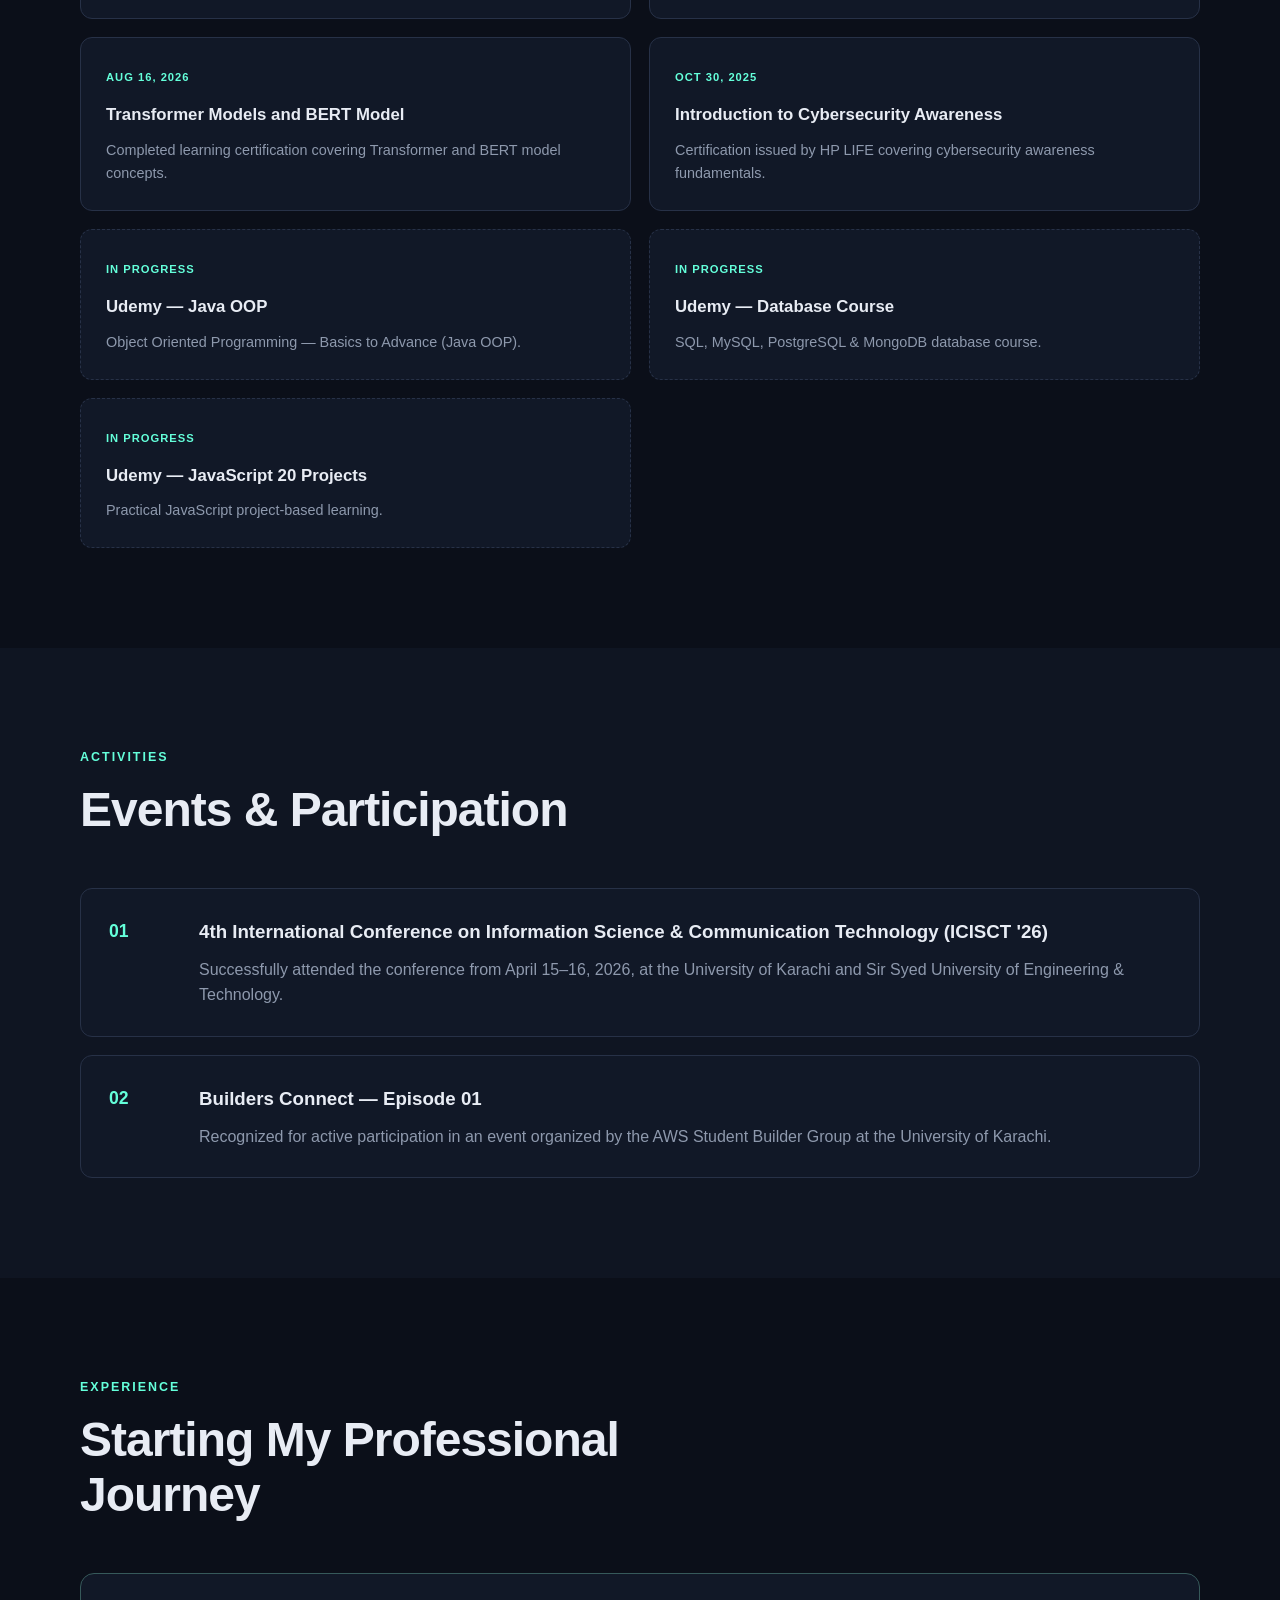
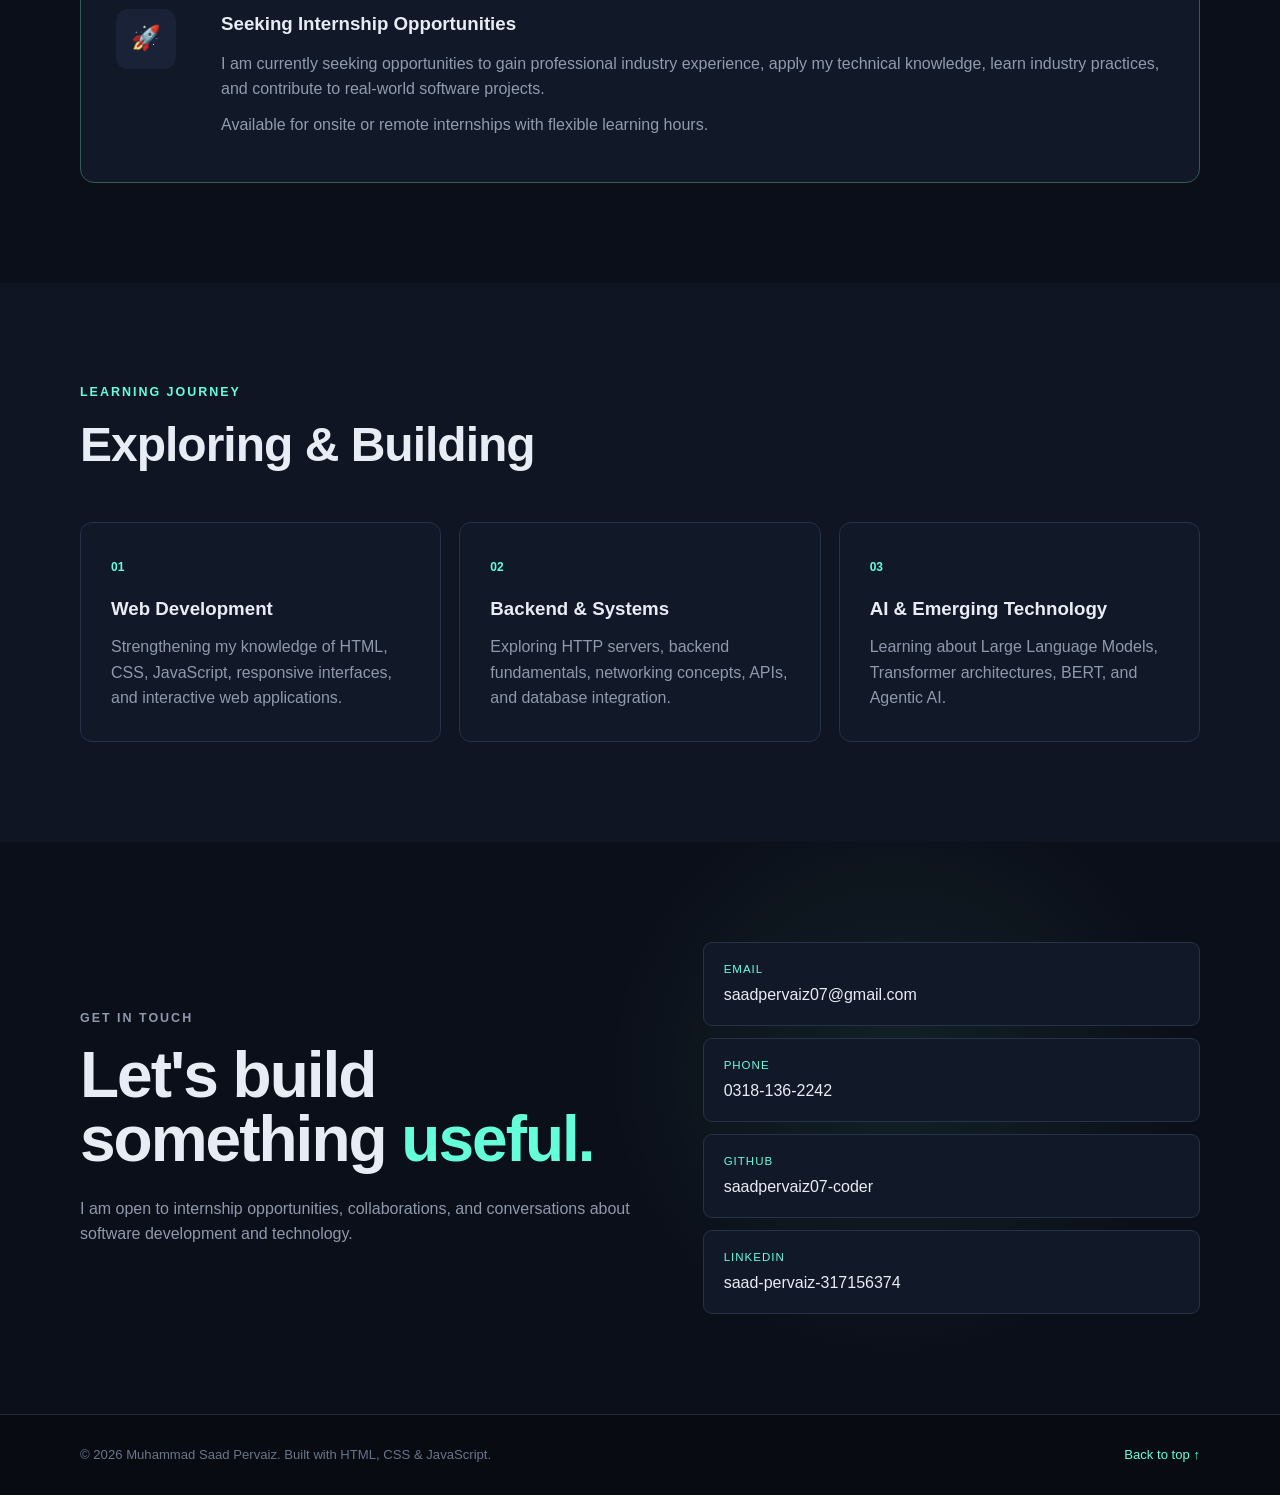
==== commit b29b7ea9: "Updated" ====
--- a/ArchTechnologies_WebDev_1month/Portfolio/index.html
+++ b/ArchTechnologies_WebDev_1month/Portfolio/index.html
@@ -131,7 +131,7 @@
                     <div class="about-text">
 
                         <p>
-                            I am Muhammad Saad Pervaiz, a 3rd-semester
+                            I am Muhammad Saad Pervaiz, a 4th-semester
                             BS Software Engineering undergraduate at the
                             University of Karachi.
                         </p>
